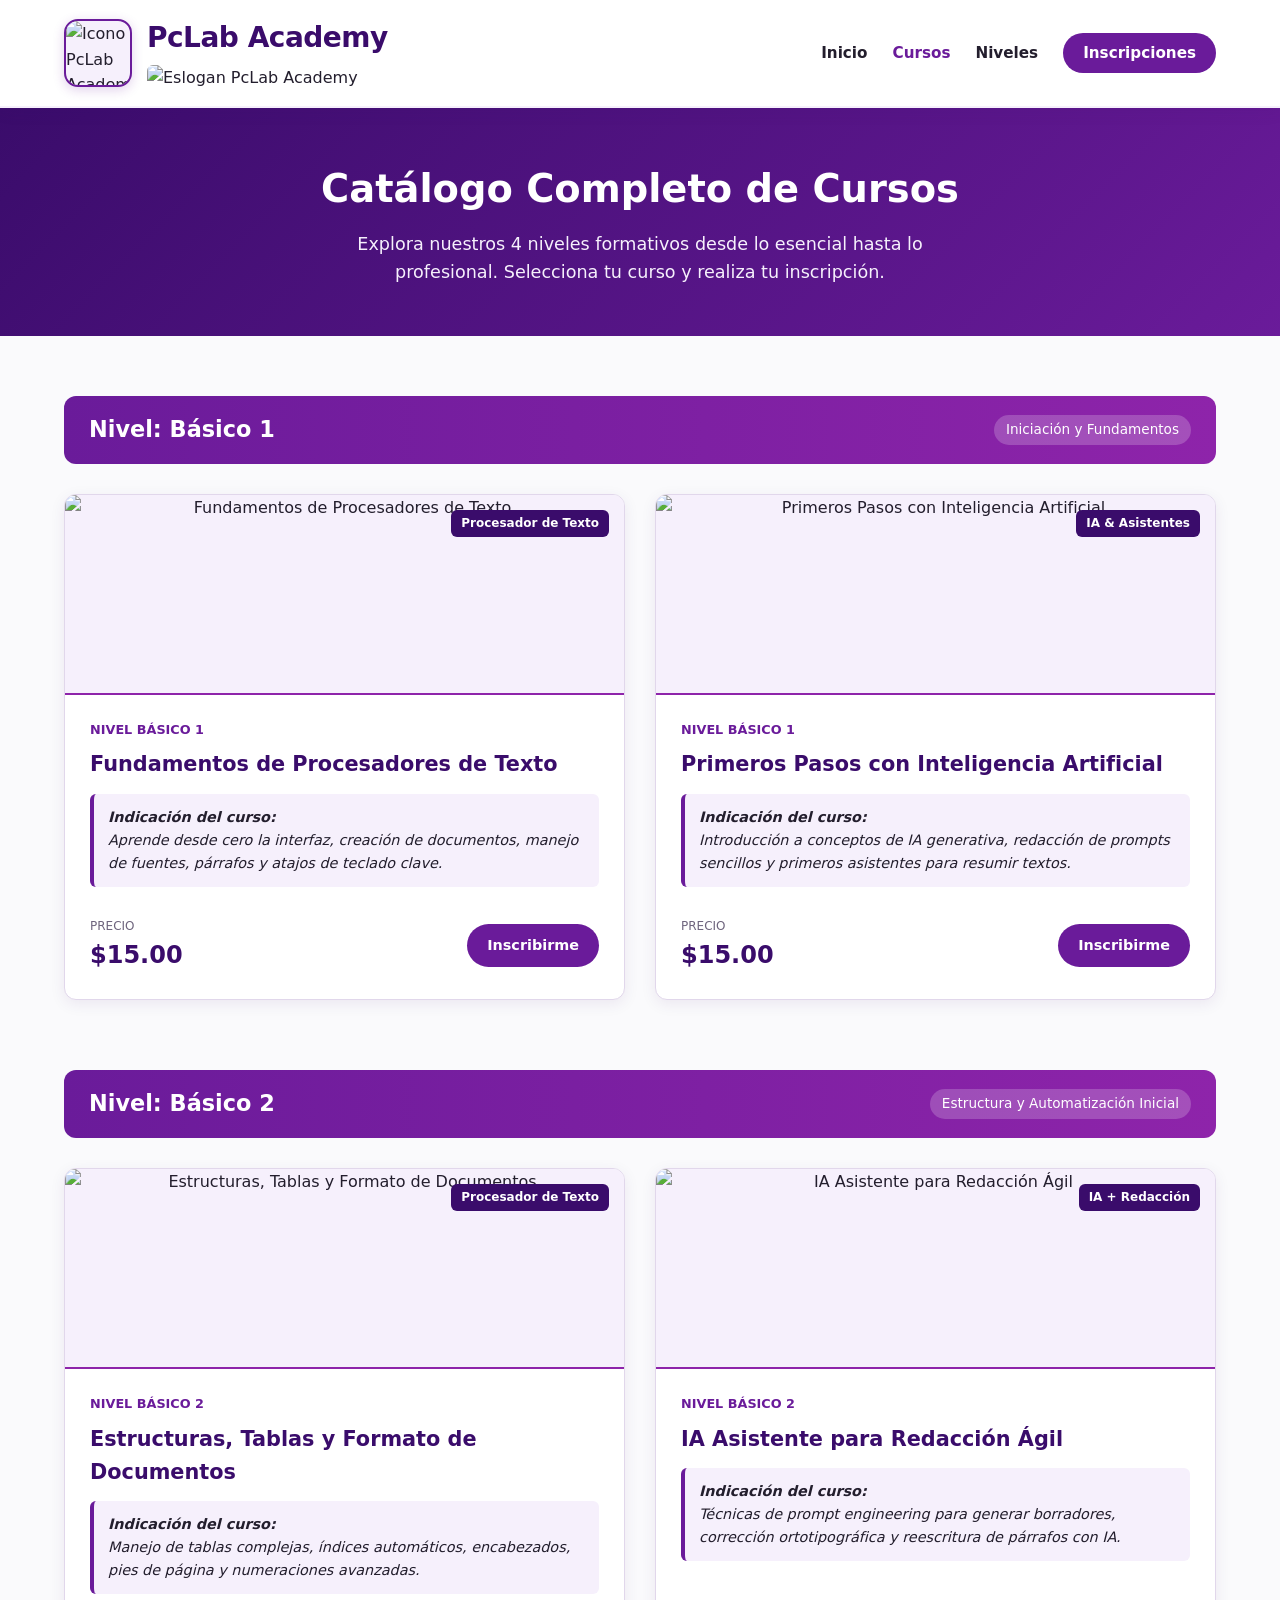
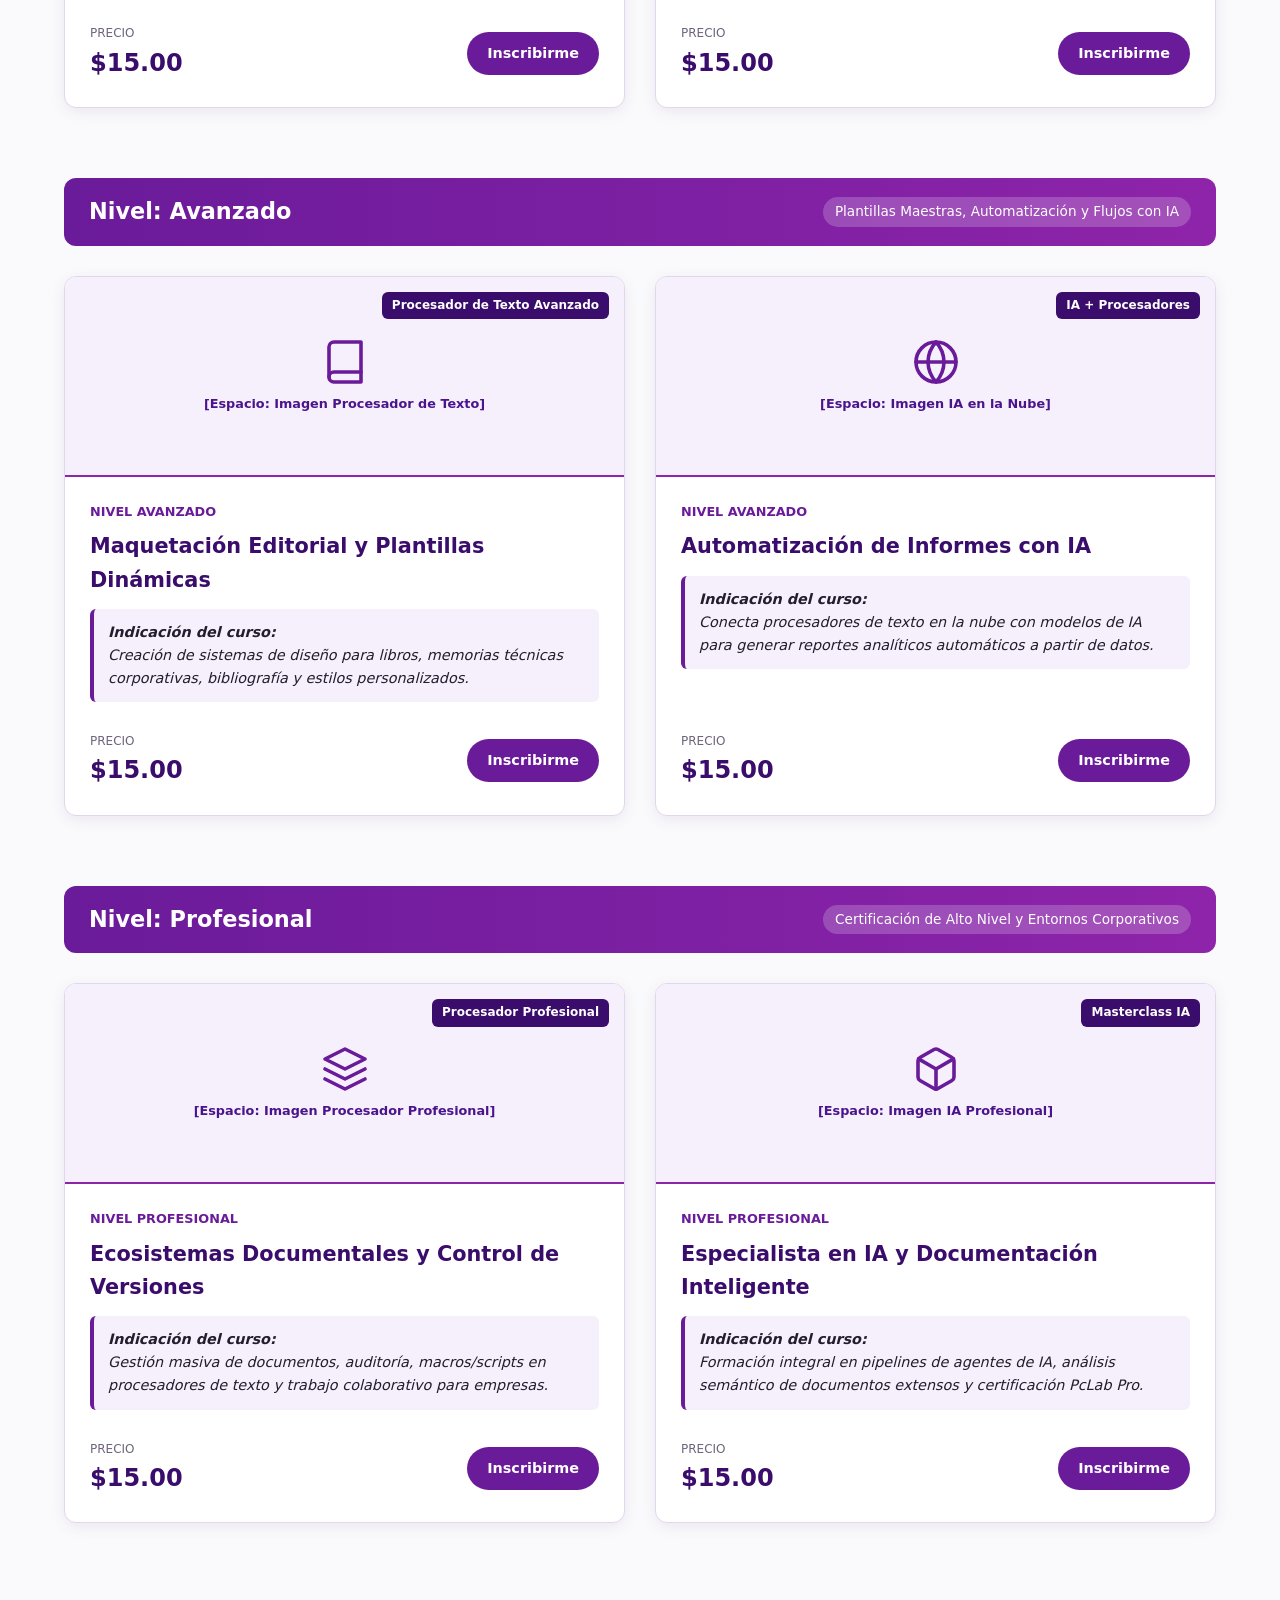
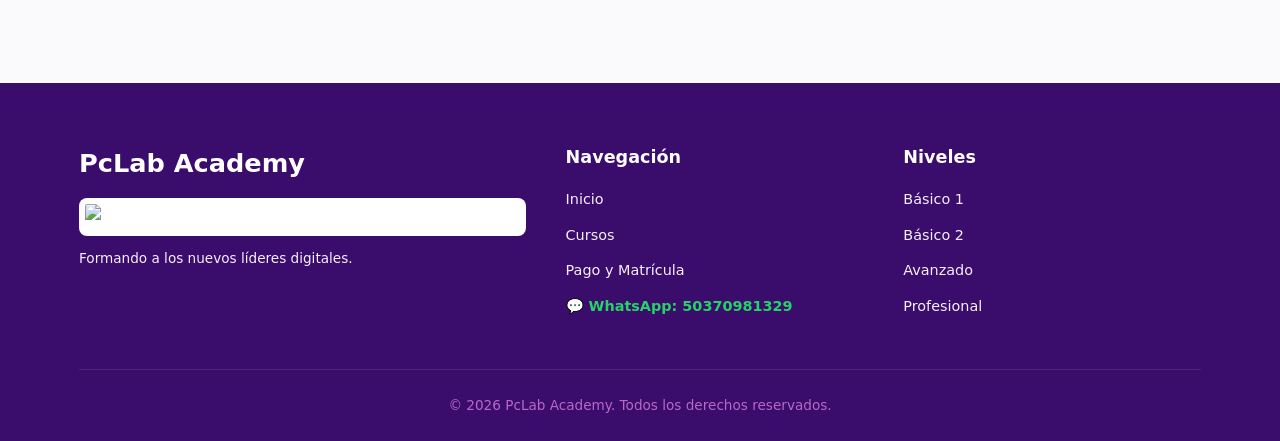
==== cursos.html @ 0676d86c "Add files via upload" ====
<!DOCTYPE html>
<html lang="es">
<head>
  <meta charset="UTF-8">
  <meta name="viewport" content="width=device-width, initial-scale=1.0">
  <title>Cursos de IA y Procesadores de Texto - PcLab Academy</title>
  <link rel="icon" type="image/jpeg" href="https://github.com/MundoIA-Inteligencia/PcLab-Academy-/blob/main/Icono.jpeg?raw=true">
  <link rel="stylesheet" href="style.css">
</head>
<body>

  <!-- ==========================================================================
       Encabezado Principal (Navbar)
       ========================================================================== -->
  <header class="header-principal">
    <div class="container navbar">
      
      <div class="brand-logo-area">
        <!-- Icono Oficial de PcLab Academy -->
        <div class="logo-container" title="PcLab Academy">
          <img src="https://github.com/MundoIA-Inteligencia/PcLab-Academy-/blob/main/Icono.jpeg?raw=true" alt="Icono PcLab Academy">
        </div>

        <div class="brand-text">
          <h1>PcLab Academy</h1>
          <!-- Eslogan Oficial de PcLab Academy -->
          <img src="https://github.com/MundoIA-Inteligencia/PcLab-Academy-/blob/main/Eslogan.jpeg?raw=true" alt="Eslogan PcLab Academy" class="brand-slogan-img">
        </div>
      </div>

      <nav class="nav-links">
        <a href="index.html">Inicio</a>
        <a href="cursos.html" class="active">Cursos</a>
        <a href="#niveles">Niveles</a>
        <a href="pago.html" class="btn-nav">Inscripciones</a>
      </nav>

    </div>
  </header>

  <!-- Banner de Cabecera del Catálogo -->
  <section style="background: linear-gradient(135deg, rgb(58, 12, 107), rgb(106, 27, 154)); color: rgb(255, 255, 255); padding: 50px 0; text-align: center;">
    <div class="container">
      <h2 style="font-size: 2.4rem; font-weight: 800; margin-bottom: 10px;">Catálogo Completo de Cursos</h2>
      <!-- ESPACIO PARA TU INDICACIÓN GENERAL -->
      <p style="color: rgb(246, 240, 252); font-size: 1.1rem; max-width: 650px; margin: 0 auto;">
        <!-- INSERTA AQUÍ TU INDICACIÓN GENERAL -->
        Explora nuestros 4 niveles formativos desde lo esencial hasta lo profesional. Selecciona tu curso y realiza tu inscripción.
      </p>
    </div>
  </section>

  <!-- ==========================================================================
       Catálogo Organizado por Niveles
       ========================================================================== -->
  <main class="container cursos-catalogo-section" id="niveles">

    <!-- ====================================================================
         NIVEL 1: BÁSICO 1
         ==================================================================== -->
    <div class="nivel-bloque" id="basico1">
      <div class="nivel-banner">
        <h3>Nivel: Básico 1</h3>
        <span>Iniciación y Fundamentos</span>
      </div>

      <div class="cursos-grid">
        
        <!-- Curso Básico 1 - Opción A: Procesadores de Texto -->
        <article class="curso-card">
          <!-- IMAGEN DEL PROCESADOR DE TEXTO -->
          <div class="text-processor-img-placeholder">
            <span class="tag-processor">Procesador de Texto</span>
            <img src="https://github.com/MundoIA-Inteligencia/PcLab-Academy-/blob/main/procesadores%20de%20texto.png?raw=true" alt="Fundamentos de Procesadores de Texto">
          </div>

          <div class="curso-body">
            <span class="curso-categoria">Nivel Básico 1</span>
            <h4 class="curso-titulo">Fundamentos de Procesadores de Texto</h4>
            
            <!-- ESPACIO PARA ESCRIBIR NUESTRA INDICACIÓN -->
            <div class="curso-indicacion">
              <strong>Indicación del curso:</strong>
              <p><!-- INSERTA AQUÍ TU INDICACIÓN -->Aprende desde cero la interfaz, creación de documentos, manejo de fuentes, párrafos y atajos de teclado clave.</p>
            </div>

            <!-- PRECIO Y ACCIÓN -->
            <div class="curso-footer">
              <div class="curso-precio-box">
                <span class="precio-label">Precio</span>
                <span class="precio-valor">$15.00</span>
              </div>
              <a href="pago.html?curso=Basico-1-Procesadores&precio=15.00" class="btn-inscribirse">Inscribirme</a>
            </div>

          </div>
        </article>

        <!-- Curso Básico 1 - Opción B: Inteligencia Artificial Básica -->
        <article class="curso-card">
          <!-- IMAGEN DEL CURSO DE IA -->
          <div class="text-processor-img-placeholder">
            <span class="tag-processor">IA & Asistentes</span>
            <img src="https://github.com/MundoIA-Inteligencia/PcLab-Academy-/blob/main/curso%203.webp?raw=true" alt="Primeros Pasos con Inteligencia Artificial">
          </div>

          <div class="curso-body">
            <span class="curso-categoria">Nivel Básico 1</span>
            <h4 class="curso-titulo">Primeros Pasos con Inteligencia Artificial</h4>
            
            <!-- ESPACIO PARA ESCRIBIR NUESTRA INDICACIÓN -->
            <div class="curso-indicacion">
              <strong>Indicación del curso:</strong>
              <p><!-- INSERTA AQUÍ TU INDICACIÓN -->Introducción a conceptos de IA generativa, redacción de prompts sencillos y primeros asistentes para resumir textos.</p>
            </div>

            <!-- PRECIO Y ACCIÓN -->
            <div class="curso-footer">
              <div class="curso-precio-box">
                <span class="precio-label">Precio</span>
                <span class="precio-valor">$15.00</span>
              </div>
              <a href="pago.html?curso=Basico-1-IA&precio=15.00" class="btn-inscribirse">Inscribirme</a>
            </div>

          </div>
        </article>

      </div>
    </div>

    <!-- ====================================================================
         NIVEL 2: BÁSICO 2
         ==================================================================== -->
    <div class="nivel-bloque" id="basico2">
      <div class="nivel-banner">
        <h3>Nivel: Básico 2</h3>
        <span>Estructura y Automatización Inicial</span>
      </div>

      <div class="cursos-grid">
        
        <!-- Curso Básico 2: Edición y Tablas -->
        <article class="curso-card">
          <!-- IMAGEN DEL PROCESADOR DE TEXTO -->
          <div class="text-processor-img-placeholder">
            <span class="tag-processor">Procesador de Texto</span>
            <img src="https://github.com/MundoIA-Inteligencia/PcLab-Academy-/blob/main/Ecosistemas%20Documentales%20y%20Control%20de%20Versiones.jpg?raw=true" alt="Estructuras, Tablas y Formato de Documentos">
          </div>

          <div class="curso-body">
            <span class="curso-categoria">Nivel Básico 2</span>
            <h4 class="curso-titulo">Estructuras, Tablas y Formato de Documentos</h4>
            
            <!-- ESPACIO PARA ESCRIBIR NUESTRA INDICACIÓN -->
            <div class="curso-indicacion">
              <strong>Indicación del curso:</strong>
              <p><!-- INSERTA AQUÍ TU INDICACIÓN -->Manejo de tablas complejas, índices automáticos, encabezados, pies de página y numeraciones avanzadas.</p>
            </div>

            <!-- PRECIO Y ACCIÓN -->
            <div class="curso-footer">
              <div class="curso-precio-box">
                <span class="precio-label">Precio</span>
                <span class="precio-valor">$15.00</span>
              </div>
              <a href="pago.html?curso=Basico-2-Estructuras&precio=15.00" class="btn-inscribirse">Inscribirme</a>
            </div>

          </div>
        </article>

        <!-- Curso Básico 2: Prompts e IA para Documentación -->
        <article class="curso-card">
          <!-- IMAGEN DEL CURSO IA Y REDACCIÓN -->
          <div class="text-processor-img-placeholder">
            <span class="tag-processor">IA + Redacción</span>
            <img src="https://github.com/MundoIA-Inteligencia/PcLab-Academy-/blob/main/Imagen%20IA%20y%20Redaccion.jpg?raw=true" alt="IA Asistente para Redacción Ágil">
          </div>

          <div class="curso-body">
            <span class="curso-categoria">Nivel Básico 2</span>
            <h4 class="curso-titulo">IA Asistente para Redacción Ágil</h4>
            
            <!-- ESPACIO PARA ESCRIBIR NUESTRA INDICACIÓN -->
            <div class="curso-indicacion">
              <strong>Indicación del curso:</strong>
              <p><!-- INSERTA AQUÍ TU INDICACIÓN -->Técnicas de prompt engineering para generar borradores, corrección ortotipográfica y reescritura de párrafos con IA.</p>
            </div>

            <!-- PRECIO Y ACCIÓN -->
            <div class="curso-footer">
              <div class="curso-precio-box">
                <span class="precio-label">Precio</span>
                <span class="precio-valor">$15.00</span>
              </div>
              <a href="pago.html?curso=Basico-2-IA-Redaccion&precio=15.00" class="btn-inscribirse">Inscribirme</a>
            </div>

          </div>
        </article>

      </div>
    </div>

    <!-- ====================================================================
         NIVEL 3: AVANZADO
         ==================================================================== -->
    <div class="nivel-bloque" id="avanzado">
      <div class="nivel-banner">
        <h3>Nivel: Avanzado</h3>
        <span>Plantillas Maestras, Automatización y Flujos con IA</span>
      </div>

      <div class="cursos-grid">
        
        <article class="curso-card">
          <!-- ESPACIO PARA IMAGEN DEL PROCESADOR DE TEXTO -->
          <div class="text-processor-img-placeholder">
            <span class="tag-processor">Procesador de Texto Avanzado</span>
            <!-- INSERTA AQUÍ LA IMAGEN DEL PROCESADOR DE TEXTO -->
            <svg width="48" height="48" viewBox="0 0 24 24" fill="none" stroke="rgb(106, 27, 154)" stroke-width="1.8" stroke-linecap="round" stroke-linejoin="round" style="margin-bottom: 8px;">
              <path d="M4 19.5A2.5 2.5 0 0 1 6.5 17H20"></path>
              <path d="M6.5 2H20v20H6.5A2.5 2.5 0 0 1 4 19.5v-15A2.5 2.5 0 0 1 6.5 2z"></path>
            </svg>
            <span style="font-size: 0.8rem; font-weight: bold; color: rgb(74, 20, 140);">[Espacio: Imagen Procesador de Texto]</span>
          </div>

          <div class="curso-body">
            <span class="curso-categoria">Nivel Avanzado</span>
            <h4 class="curso-titulo">Maquetación Editorial y Plantillas Dinámicas</h4>
            
            <!-- ESPACIO PARA ESCRIBIR NUESTRA INDICACIÓN -->
            <div class="curso-indicacion">
              <strong>Indicación del curso:</strong>
              <p><!-- INSERTA AQUÍ TU INDICACIÓN -->Creación de sistemas de diseño para libros, memorias técnicas corporativas, bibliografía y estilos personalizados.</p>
            </div>

            <!-- PRECIO Y ACCIÓN -->
            <div class="curso-footer">
              <div class="curso-precio-box">
                <span class="precio-label">Precio</span>
                <span class="precio-valor">$15.00</span>
              </div>
              <a href="pago.html?curso=Avanzado-Maquetacion&precio=15.00" class="btn-inscribirse">Inscribirme</a>
            </div>

          </div>
        </article>

        <article class="curso-card">
          <!-- ESPACIO PARA IMAGEN DEL PROCESADOR DE TEXTO / IA -->
          <div class="text-processor-img-placeholder">
            <span class="tag-processor">IA + Procesadores</span>
            <!-- INSERTA AQUÍ LA IMAGEN -->
            <svg width="48" height="48" viewBox="0 0 24 24" fill="none" stroke="rgb(106, 27, 154)" stroke-width="1.8" stroke-linecap="round" stroke-linejoin="round" style="margin-bottom: 8px;">
              <circle cx="12" cy="12" r="10"></circle>
              <line x1="2" y1="12" x2="22" y2="12"></line>
              <path d="M12 2a15.3 15.3 0 0 1 4 10 15.3 15.3 0 0 1-4 10 15.3 15.3 0 0 1-4-10 15.3 15.3 0 0 1 4-10z"></path>
            </svg>
            <span style="font-size: 0.8rem; font-weight: bold; color: rgb(74, 20, 140);">[Espacio: Imagen IA en la Nube]</span>
          </div>

          <div class="curso-body">
            <span class="curso-categoria">Nivel Avanzado</span>
            <h4 class="curso-titulo">Automatización de Informes con IA</h4>
            
            <!-- ESPACIO PARA ESCRIBIR NUESTRA INDICACIÓN -->
            <div class="curso-indicacion">
              <strong>Indicación del curso:</strong>
              <p><!-- INSERTA AQUÍ TU INDICACIÓN -->Conecta procesadores de texto en la nube con modelos de IA para generar reportes analíticos automáticos a partir de datos.</p>
            </div>

            <!-- PRECIO Y ACCIÓN -->
            <div class="curso-footer">
              <div class="curso-precio-box">
                <span class="precio-label">Precio</span>
                <span class="precio-valor">$15.00</span>
              </div>
              <a href="pago.html?curso=Avanzado-IA-Informes&precio=15.00" class="btn-inscribirse">Inscribirme</a>
            </div>

          </div>
        </article>

      </div>
    </div>

    <!-- ====================================================================
         NIVEL 4: PROFESIONAL
         ==================================================================== -->
    <div class="nivel-bloque" id="profesional">
      <div class="nivel-banner">
        <h3>Nivel: Profesional</h3>
        <span>Certificación de Alto Nivel y Entornos Corporativos</span>
      </div>

      <div class="cursos-grid">
        
        <article class="curso-card">
          <!-- ESPACIO PARA IMAGEN DEL PROCESADOR DE TEXTO -->
          <div class="text-processor-img-placeholder">
            <span class="tag-processor">Procesador Profesional</span>
            <!-- INSERTA AQUÍ LA IMAGEN DEL PROCESADOR DE TEXTO -->
            <svg width="48" height="48" viewBox="0 0 24 24" fill="none" stroke="rgb(106, 27, 154)" stroke-width="1.8" stroke-linecap="round" stroke-linejoin="round" style="margin-bottom: 8px;">
              <path d="M12 2L2 7l10 5 10-5-10-5z"></path>
              <path d="M2 17l10 5 10-5"></path>
              <path d="M2 12l10 5 10-5"></path>
            </svg>
            <span style="font-size: 0.8rem; font-weight: bold; color: rgb(74, 20, 140);">[Espacio: Imagen Procesador Profesional]</span>
          </div>

          <div class="curso-body">
            <span class="curso-categoria">Nivel Profesional</span>
            <h4 class="curso-titulo">Ecosistemas Documentales y Control de Versiones</h4>
            
            <!-- ESPACIO PARA ESCRIBIR NUESTRA INDICACIÓN -->
            <div class="curso-indicacion">
              <strong>Indicación del curso:</strong>
              <p><!-- INSERTA AQUÍ TU INDICACIÓN -->Gestión masiva de documentos, auditoría, macros/scripts en procesadores de texto y trabajo colaborativo para empresas.</p>
            </div>

            <!-- PRECIO Y ACCIÓN -->
            <div class="curso-footer">
              <div class="curso-precio-box">
                <span class="precio-label">Precio</span>
                <span class="precio-valor">$15.00</span>
              </div>
              <a href="pago.html?curso=Profesional-Ecosistemas&precio=15.00" class="btn-inscribirse">Inscribirme</a>
            </div>

          </div>
        </article>

        <article class="curso-card">
          <!-- ESPACIO PARA IMAGEN DE IA PROFESIONAL -->
          <div class="text-processor-img-placeholder">
            <span class="tag-processor">Masterclass IA</span>
            <!-- INSERTA AQUÍ LA IMAGEN -->
            <svg width="48" height="48" viewBox="0 0 24 24" fill="none" stroke="rgb(106, 27, 154)" stroke-width="1.8" stroke-linecap="round" stroke-linejoin="round" style="margin-bottom: 8px;">
              <path d="M21 16V8a2 2 0 0 0-1-1.73l-7-4a2 2 0 0 0-2 0l-7 4A2 2 0 0 0 3 8v8a2 2 0 0 0 1 1.73l7 4a2 2 0 0 0 2 0l7-4A2 2 0 0 0 21 16z"></path>
              <polyline points="3.27 6.96 12 12.01 20.73 6.96"></polyline>
              <line x1="12" y1="22.08" x2="12" y2="12"></line>
            </svg>
            <span style="font-size: 0.8rem; font-weight: bold; color: rgb(74, 20, 140);">[Espacio: Imagen IA Profesional]</span>
          </div>

          <div class="curso-body">
            <span class="curso-categoria">Nivel Profesional</span>
            <h4 class="curso-titulo">Especialista en IA y Documentación Inteligente</h4>
            
            <!-- ESPACIO PARA ESCRIBIR NUESTRA INDICACIÓN -->
            <div class="curso-indicacion">
              <strong>Indicación del curso:</strong>
              <p><!-- INSERTA AQUÍ TU INDICACIÓN -->Formación integral en pipelines de agentes de IA, análisis semántico de documentos extensos y certificación PcLab Pro.</p>
            </div>

            <!-- PRECIO Y ACCIÓN -->
            <div class="curso-footer">
              <div class="curso-precio-box">
                <span class="precio-label">Precio</span>
                <span class="precio-valor">$15.00</span>
              </div>
              <a href="pago.html?curso=Profesional-IA-Especialista&precio=15.00" class="btn-inscribirse">Inscribirme</a>
            </div>

          </div>
        </article>

      </div>
    </div>

  </main>

  <!-- ==========================================================================
       Pie de Página (Footer)
       ========================================================================== -->
  <footer class="footer-principal">
    <div class="container">
      <div class="footer-grid">
        
        <div class="footer-brand">
          <h2>PcLab Academy</h2>
          <!-- Eslogan Oficial de PcLab Academy -->
          <div class="footer-slogan-box">
            <img src="https://github.com/MundoIA-Inteligencia/PcLab-Academy-/blob/main/Eslogan.jpeg?raw=true" alt="Eslogan PcLab Academy">
          </div>
          <p style="margin-top: 12px; font-size: 0.85rem; color: rgb(246, 240, 252);">Formando a los nuevos líderes digitales.</p>
        </div>

        <div class="footer-links">
          <h4>Navegación</h4>
          <ul>
            <li><a href="index.html">Inicio</a></li>
            <li><a href="cursos.html">Cursos</a></li>
            <li><a href="pago.html">Pago y Matrícula</a></li>
            <li><a href="https://wa.me/50370981329" target="_blank" rel="noopener noreferrer" style="color: #25D366; font-weight: bold;">💬 WhatsApp: 50370981329</a></li>
          </ul>
        </div>

        <div class="footer-links">
          <h4>Niveles</h4>
          <ul>
            <li><a href="#basico1">Básico 1</a></li>
            <li><a href="#basico2">Básico 2</a></li>
            <li><a href="#avanzado">Avanzado</a></li>
            <li><a href="#profesional">Profesional</a></li>
          </ul>
        </div>

      </div>

      <div class="footer-bottom">
        <p>&copy; 2026 PcLab Academy. Todos los derechos reservados.</p>
      </div>
    </div>
  </footer>

</body>
</html>
---- style.css ----
/* ==========================================================================
   PcLab Academy - Hoja de Estilos Oficial (style.css)
   Paleta cromática: Tonos Morados (RGB) y Blanco puro
   ========================================================================== */

:root {
  /* Paleta Principal de Morados en formato RGB */
  --color-morado-oscuro: rgb(58, 12, 107);       /* rgb(58, 12, 107) - Fondos profundos y texto fuerte */
  --color-morado-principal: rgb(106, 27, 154);   /* rgb(106, 27, 154) - Color insignia de marca */
  --color-morado-medio: rgb(142, 36, 170);       /* rgb(142, 36, 170) - Hover, acentos y bordes */
  --color-morado-claro: rgb(186, 104, 200);      /* rgb(186, 104, 200) - Detalles y etiquetas */
  --color-morado-fondo: rgb(246, 240, 252);      /* rgb(246, 240, 252) - Fondo suave de secciones */
  --color-morado-hover: rgb(85, 20, 125);        /* rgb(85, 20, 125) - Estado hover botones */

  /* Blancos y Neutrales en formato RGB */
  --color-blanco: rgb(255, 255, 255);            /* rgb(255, 255, 255) - Blanco puro */
  --color-blanco-humo: rgb(250, 250, 252);       /* rgb(250, 250, 252) - Fondo general */
  --color-texto-oscuro: rgb(35, 30, 45);         /* rgb(35, 30, 45) - Texto de alta legibilidad */
  --color-texto-mutado: rgb(110, 100, 125);      /* rgb(110, 100, 125) - Texto secundario */
  --color-borde: rgb(225, 215, 235);             /* rgb(225, 215, 235) - Líneas divisorias */
  --color-paypal: rgb(0, 112, 186);              /* Azul distintivo para botón PayPal */

  /* Sombras y Efectos */
  --sombra-suave: 0 4px 15px rgba(58, 12, 107, 0.08);
  --sombra-elevada: 0 12px 28px rgba(58, 12, 107, 0.15);
  --radio-borde: 12px;
  --transicion: all 0.3s ease;
}

/* Reseteo y Base */
* {
  margin: 0;
  padding: 0;
  box-sizing: border-box;
}

body {
  font-family: 'Segoe UI', system-ui, -apple-system, BlinkMacSystemFont, Roboto, sans-serif;
  background-color: var(--color-blanco-humo);
  color: var(--color-texto-oscuro);
  line-height: 1.6;
}

a {
  text-decoration: none;
  color: inherit;
}

ul {
  list-style: none;
}

img {
  max-width: 100%;
  height: auto;
  display: block;
}

.container {
  width: 90%;
  max-width: 1200px;
  margin: 0 auto;
  padding: 0 15px;
}

/* ==========================================================================
   Barra de Navegación (Header / Navbar)
   ========================================================================== */
.header-principal {
  background-color: var(--color-blanco);
  border-bottom: 2px solid var(--color-morado-fondo);
  position: sticky;
  top: 0;
  z-index: 1000;
  box-shadow: var(--sombra-suave);
}

.navbar {
  display: flex;
  justify-content: space-between;
  align-items: center;
  padding: 1rem 0;
}

.brand-logo-area {
  display: flex;
  align-items: center;
  gap: 15px;
}

.logo-container {
  width: 68px;
  height: 68px;
  background-color: var(--color-morado-fondo);
  border: 2px solid var(--color-morado-principal);
  border-radius: 14px;
  display: flex;
  align-items: center;
  justify-content: center;
  overflow: hidden;
  box-shadow: 0 3px 12px rgba(106, 27, 154, 0.2);
}

.logo-container img {
  width: 100%;
  height: 100%;
  object-fit: cover;
}

.brand-text h1 {
  font-size: 1.75rem;
  color: var(--color-morado-oscuro);
  font-weight: 800;
  letter-spacing: -0.5px;
}

.brand-text .brand-slogan {
  font-size: 0.85rem;
  color: var(--color-morado-medio);
  font-weight: 500;
}

.brand-slogan-img {
  max-height: 42px;
  width: auto;
  object-fit: contain;
  margin-top: 4px;
  display: block;
  border-radius: 6px;
}

.hero-slogan-banner {
  margin: 15px 0 25px 0;
  display: inline-block;
}

.hero-slogan-banner img {
  max-height: 115px;
  max-width: 100%;
  width: auto;
  border-radius: 12px;
  box-shadow: 0 6px 20px rgba(0, 0, 0, 0.3);
  background: var(--color-blanco);
  padding: 8px;
}

.footer-slogan-box {
  margin-top: 14px;
}

.footer-slogan-box img {
  max-height: 55px;
  max-width: 100%;
  background: var(--color-blanco);
  padding: 6px;
  border-radius: 8px;
}

.nav-links {
  display: flex;
  align-items: center;
  gap: 25px;
}

.nav-links a {
  font-weight: 600;
  color: var(--color-texto-oscuro);
  transition: var(--transicion);
  font-size: 0.95rem;
}

.nav-links a:hover,
.nav-links a.active {
  color: var(--color-morado-principal);
}

.btn-nav {
  background-color: var(--color-morado-principal);
  color: var(--color-blanco) !important;
  padding: 8px 20px;
  border-radius: 25px;
  transition: var(--transicion);
}

.btn-nav:hover {
  background-color: var(--color-morado-hover);
  transform: translateY(-2px);
}

/* ==========================================================================
   Hero Section (Página de Inicio)
   ========================================================================== */
.hero-section {
  background: linear-gradient(135deg, var(--color-morado-oscuro) 0%, var(--color-morado-principal) 100%);
  color: var(--color-blanco);
  padding: 80px 0 100px;
  position: relative;
  overflow: hidden;
}

.hero-grid {
  display: grid;
  grid-template-columns: 1.2fr 0.8fr;
  gap: 40px;
  align-items: center;
}

.hero-content h2 {
  font-size: 2.8rem;
  font-weight: 800;
  line-height: 1.2;
  margin-bottom: 20px;
}

.hero-content .hero-badge {
  display: inline-block;
  background-color: rgba(255, 255, 255, 0.2);
  color: var(--color-blanco);
  padding: 6px 14px;
  border-radius: 20px;
  font-size: 0.85rem;
  font-weight: 600;
  margin-bottom: 15px;
  backdrop-filter: blur(5px);
}

.hero-content p {
  font-size: 1.15rem;
  color: var(--color-morado-fondo);
  margin-bottom: 30px;
}

.hero-actions {
  display: flex;
  gap: 15px;
}

.btn-principal {
  background-color: var(--color-blanco);
  color: var(--color-morado-oscuro);
  font-weight: 700;
  padding: 14px 30px;
  border-radius: 30px;
  display: inline-flex;
  align-items: center;
  gap: 10px;
  transition: var(--transicion);
  box-shadow: 0 4px 15px rgba(0, 0, 0, 0.2);
  border: none;
  cursor: pointer;
}

.btn-principal:hover {
  background-color: var(--color-morado-fondo);
  transform: translateY(-3px);
}

.btn-secundario {
  background-color: transparent;
  color: var(--color-blanco);
  border: 2px solid var(--color-blanco);
  font-weight: 600;
  padding: 12px 28px;
  border-radius: 30px;
  transition: var(--transicion);
  cursor: pointer;
}

.btn-secundario:hover {
  background-color: rgba(255, 255, 255, 0.15);
}

/* Espacio para la foto destacada de persona */
.hero-image-box {
  position: relative;
  display: flex;
  justify-content: center;
}

.person-photo-hero {
  width: 340px;
  height: 410px;
  background-color: var(--color-blanco);
  border: 4px solid rgba(255, 255, 255, 0.85);
  border-radius: 22px;
  display: flex;
  align-items: center;
  justify-content: center;
  overflow: hidden;
  box-shadow: 0 16px 36px rgba(0, 0, 0, 0.35);
  position: relative;
}

.person-photo-hero img {
  width: 100%;
  height: 100%;
  object-fit: cover;
  transition: transform 0.4s ease;
}

.person-photo-hero:hover img {
  transform: scale(1.03);
}

.person-placeholder-hero {
  width: 320px;
  height: 380px;
  background-color: rgba(255, 255, 255, 0.1);
  border: 3px dashed var(--color-blanco);
  border-radius: 20px;
  display: flex;
  flex-direction: column;
  align-items: center;
  justify-content: center;
  text-align: center;
  padding: 20px;
  overflow: hidden;
  box-shadow: var(--sombra-elevada);
}

.person-placeholder-hero img {
  width: 100%;
  height: 100%;
  object-fit: cover;
  border-radius: 16px;
}

.placeholder-tag {
  background-color: var(--color-morado-oscuro);
  color: var(--color-blanco);
  padding: 6px 12px;
  border-radius: 8px;
  font-size: 0.8rem;
  font-weight: bold;
}

/* ==========================================================================
   Secciones Informativas (Pilares de la Academia)
   ========================================================================== */
.section-padding {
  padding: 80px 0;
}

.section-header {
  text-align: center;
  max-width: 700px;
  margin: 0 auto 50px;
}

.section-header .subtitulo {
  color: var(--color-morado-principal);
  font-weight: 700;
  text-transform: uppercase;
  letter-spacing: 1.5px;
  font-size: 0.85rem;
  margin-bottom: 10px;
}

.section-header h2 {
  font-size: 2.2rem;
  color: var(--color-morado-oscuro);
  margin-bottom: 15px;
}

.features-grid {
  display: grid;
  grid-template-columns: repeat(auto-fit, minmax(280px, 1fr));
  gap: 30px;
}

.feature-card {
  background-color: var(--color-blanco);
  border: 1px solid var(--color-borde);
  border-radius: var(--radio-borde);
  padding: 35px 25px;
  box-shadow: var(--sombra-suave);
  transition: var(--transicion);
  text-align: center;
}

.feature-card:hover {
  transform: translateY(-6px);
  border-color: var(--color-morado-medio);
  box-shadow: var(--sombra-elevada);
}

.feature-icon-box {
  width: 70px;
  height: 70px;
  margin: 0 auto 20px;
  background-color: var(--color-morado-fondo);
  color: var(--color-morado-principal);
  border-radius: 50%;
  display: flex;
  align-items: center;
  justify-content: center;
  font-size: 1.8rem;
  font-weight: bold;
}

.feature-card h3 {
  font-size: 1.3rem;
  color: var(--color-morado-oscuro);
  margin-bottom: 12px;
}

/* ==========================================================================
   Catálogo de Cursos (cursos.html)
   ========================================================================== */
.cursos-catalogo-section {
  padding: 60px 0 90px;
}

.nivel-bloque {
  margin-bottom: 70px;
}

.nivel-banner {
  background: linear-gradient(90deg, var(--color-morado-principal) 0%, var(--color-morado-medio) 100%);
  color: var(--color-blanco);
  padding: 16px 25px;
  border-radius: 12px;
  margin-bottom: 30px;
  display: flex;
  justify-content: space-between;
  align-items: center;
}

.nivel-banner h3 {
  font-size: 1.4rem;
  font-weight: 700;
}

.nivel-banner span {
  background-color: rgba(255, 255, 255, 0.2);
  padding: 4px 12px;
  border-radius: 20px;
  font-size: 0.85rem;
}

.cursos-grid {
  display: grid;
  grid-template-columns: repeat(auto-fit, minmax(340px, 1fr));
  gap: 30px;
}

.curso-card {
  background-color: var(--color-blanco);
  border-radius: var(--radio-borde);
  border: 1px solid var(--color-borde);
  overflow: hidden;
  box-shadow: var(--sombra-suave);
  display: flex;
  flex-direction: column;
  transition: var(--transicion);
}

.curso-card:hover {
  transform: translateY(-5px);
  box-shadow: var(--sombra-elevada);
  border-color: var(--color-morado-claro);
}

/* Contenedor de la Imagen del Procesador de Texto */
.text-processor-img-placeholder {
  width: 100%;
  height: 200px;
  background-color: var(--color-morado-fondo);
  border-bottom: 2px solid var(--color-morado-medio);
  display: flex;
  flex-direction: column;
  align-items: center;
  justify-content: center;
  padding: 0;
  text-align: center;
  position: relative;
  overflow: hidden;
}

.text-processor-img-placeholder img {
  width: 100%;
  height: 100%;
  object-fit: cover;
  transition: transform 0.35s ease;
}

.curso-card:hover .text-processor-img-placeholder img {
  transform: scale(1.04);
}

.tag-processor {
  position: absolute;
  top: 15px;
  right: 15px;
  background-color: var(--color-morado-oscuro);
  color: var(--color-blanco);
  font-size: 0.75rem;
  padding: 4px 10px;
  border-radius: 6px;
  font-weight: 600;
}

.curso-body {
  padding: 25px;
  display: flex;
  flex-direction: column;
  flex-grow: 1;
}

.curso-categoria {
  font-size: 0.8rem;
  font-weight: 700;
  color: var(--color-morado-principal);
  text-transform: uppercase;
  margin-bottom: 8px;
}

.curso-titulo {
  font-size: 1.3rem;
  font-weight: 700;
  color: var(--color-morado-oscuro);
  margin-bottom: 12px;
}

/* Espacio para la indicación del curso */
.curso-indicacion {
  background-color: var(--color-morado-fondo);
  border-left: 4px solid var(--color-morado-principal);
  padding: 12px 14px;
  border-radius: 6px;
  font-size: 0.9rem;
  color: var(--color-texto-oscuro);
  margin-bottom: 20px;
  font-style: italic;
}

/* Instructor / Foto de la persona */
.instructor-badge {
  display: flex;
  align-items: center;
  gap: 12px;
  margin-bottom: 20px;
  padding-bottom: 15px;
  border-bottom: 1px solid var(--color-borde);
}

.instructor-photo-placeholder {
  width: 48px;
  height: 48px;
  border-radius: 50%;
  background-color: var(--color-morado-fondo);
  border: 2px dashed var(--color-morado-medio);
  display: flex;
  align-items: center;
  justify-content: center;
  overflow: hidden;
  font-size: 0.7rem;
  text-align: center;
  color: var(--color-morado-principal);
}

.instructor-photo-placeholder img {
  width: 100%;
  height: 100%;
  object-fit: cover;
}

.instructor-info h4 {
  font-size: 0.9rem;
  color: var(--color-morado-oscuro);
}

.instructor-info p {
  font-size: 0.78rem;
  color: var(--color-texto-mutado);
}

/* Precio y Botón de Inscripción */
.curso-footer {
  margin-top: auto;
  display: flex;
  align-items: center;
  justify-content: space-between;
  padding-top: 10px;
}

.curso-precio-box {
  display: flex;
  flex-direction: column;
}

.precio-label {
  font-size: 0.75rem;
  color: var(--color-texto-mutado);
  text-transform: uppercase;
}

.precio-valor {
  font-size: 1.5rem;
  font-weight: 800;
  color: var(--color-morado-oscuro);
}

.btn-inscribirse {
  background-color: var(--color-morado-principal);
  color: var(--color-blanco);
  font-weight: 600;
  padding: 10px 20px;
  border-radius: 25px;
  border: none;
  cursor: pointer;
  transition: var(--transicion);
  font-size: 0.9rem;
}

.btn-inscribirse:hover {
  background-color: var(--color-morado-hover);
  transform: translateY(-2px);
  box-shadow: 0 4px 12px rgba(106, 27, 154, 0.3);
}

/* ==========================================================================
   Página de Checkout y Pagos (pago.html)
   ========================================================================== */
.checkout-wrapper {
  padding: 60px 0 90px;
}

.checkout-grid {
  display: grid;
  grid-template-columns: 1fr 1.3fr;
  gap: 40px;
}

/* Tarjeta de Resumen */
.resumen-card {
  background-color: var(--color-blanco);
  border-radius: var(--radio-borde);
  border: 1px solid var(--color-borde);
  padding: 30px;
  box-shadow: var(--sombra-suave);
  height: fit-content;
}

.resumen-card h3 {
  color: var(--color-morado-oscuro);
  font-size: 1.3rem;
  margin-bottom: 20px;
  padding-bottom: 12px;
  border-bottom: 2px solid var(--color-morado-fondo);
}

.resumen-item {
  display: flex;
  justify-content: space-between;
  margin-bottom: 15px;
  font-size: 0.95rem;
}

.resumen-total {
  display: flex;
  justify-content: space-between;
  padding-top: 15px;
  margin-top: 15px;
  border-top: 2px dashed var(--color-borde);
  font-size: 1.25rem;
  font-weight: 800;
  color: var(--color-morado-oscuro);
}

.garantia-badge {
  margin-top: 25px;
  background-color: var(--color-morado-fondo);
  padding: 15px;
  border-radius: 8px;
  text-align: center;
  font-size: 0.85rem;
  color: var(--color-morado-oscuro);
  font-weight: 600;
}

/* Apartado de Contacto WhatsApp en Inscripción */
.whatsapp-contact-box {
  margin-top: 25px;
  background: linear-gradient(135deg, rgb(245, 255, 248) 0%, rgb(232, 252, 238) 100%);
  border: 1.5px solid rgb(167, 243, 208);
  border-radius: 12px;
  padding: 20px;
  text-align: center;
  box-shadow: 0 4px 14px rgba(37, 211, 102, 0.12);
}

.whatsapp-contact-box h4 {
  color: rgb(20, 83, 45);
  font-size: 1.05rem;
  font-weight: 700;
  margin-bottom: 6px;
}

.whatsapp-contact-box p {
  color: rgb(22, 101, 52);
  font-size: 0.86rem;
  margin-bottom: 14px;
}

.btn-whatsapp {
  display: inline-flex;
  align-items: center;
  justify-content: center;
  gap: 10px;
  background-color: #25D366;
  color: #ffffff !important;
  font-weight: 700;
  font-size: 0.95rem;
  padding: 12px 20px;
  border-radius: 30px;
  text-decoration: none;
  box-shadow: 0 4px 14px rgba(37, 211, 102, 0.35);
  transition: all 0.3s ease;
  width: 100%;
}

.btn-whatsapp:hover {
  background-color: #1ebc59;
  transform: translateY(-2px);
  box-shadow: 0 6px 18px rgba(37, 211, 102, 0.45);
}

.btn-whatsapp svg {
  width: 22px;
  height: 22px;
  fill: currentColor;
  flex-shrink: 0;
}

/* Panel de Pago */
.payment-card {
  background-color: var(--color-blanco);
  border-radius: var(--radio-borde);
  border: 1px solid var(--color-borde);
  padding: 35px;
  box-shadow: var(--sombra-suave);
}

.payment-card h2 {
  color: var(--color-morado-oscuro);
  font-size: 1.6rem;
  margin-bottom: 20px;
}

/* Botón disparador de la ventana de datos personales */
.btn-open-modal {
  width: 100%;
  background-color: var(--color-morado-fondo);
  color: var(--color-morado-oscuro);
  border: 2px dashed var(--color-morado-medio);
  padding: 16px;
  border-radius: 10px;
  font-weight: 700;
  font-size: 1rem;
  cursor: pointer;
  margin-bottom: 25px;
  transition: var(--transicion);
  display: flex;
  align-items: center;
  justify-content: center;
  gap: 10px;
}

.btn-open-modal:hover {
  background-color: var(--color-morado-claro);
  color: var(--color-blanco);
  border-color: var(--color-morado-principal);
}

/* Pestañas de Métodos de Pago */
.payment-tabs {
  display: flex;
  gap: 12px;
  margin-bottom: 25px;
}

.tab-btn {
  flex: 1;
  padding: 14px;
  border: 2px solid var(--color-borde);
  background-color: var(--color-blanco);
  border-radius: 10px;
  cursor: pointer;
  font-weight: 700;
  color: var(--color-texto-mutado);
  transition: var(--transicion);
  display: flex;
  align-items: center;
  justify-content: center;
  gap: 10px;
}

.tab-btn.active {
  border-color: var(--color-morado-principal);
  color: var(--color-morado-principal);
  background-color: var(--color-morado-fondo);
}

/* Formularios de Pago */
.payment-form-group {
  margin-bottom: 18px;
}

.payment-form-group label {
  display: block;
  font-size: 0.88rem;
  font-weight: 600;
  color: var(--color-morado-oscuro);
  margin-bottom: 6px;
}

.payment-form-group input,
.payment-form-group select {
  width: 100%;
  padding: 12px 14px;
  border: 1px solid var(--color-borde);
  border-radius: 8px;
  font-size: 0.95rem;
  transition: var(--transicion);
  outline: none;
}

.payment-form-group input:focus,
.payment-form-group select:focus {
  border-color: var(--color-morado-principal);
  box-shadow: 0 0 0 3px rgba(106, 27, 154, 0.15);
}

.form-row {
  display: grid;
  grid-template-columns: 1fr 1fr;
  gap: 15px;
}

.btn-pay-card {
  width: 100%;
  background: linear-gradient(135deg, var(--color-morado-oscuro), var(--color-morado-principal));
  color: var(--color-blanco);
  border: none;
  padding: 16px;
  border-radius: 10px;
  font-size: 1.1rem;
  font-weight: 700;
  cursor: pointer;
  transition: var(--transicion);
  margin-top: 10px;
}

.btn-pay-card:hover {
  opacity: 0.95;
  transform: translateY(-2px);
  box-shadow: 0 6px 20px rgba(106, 27, 154, 0.35);
}

/* Vista PayPal */
.paypal-box {
  text-align: center;
  padding: 30px 20px;
  background-color: rgb(249, 250, 252);
  border: 1px solid var(--color-borde);
  border-radius: 10px;
}

.btn-paypal-checkout {
  background-color: #ffc439;
  color: #003087;
  font-weight: 800;
  font-size: 1.1rem;
  padding: 15px 40px;
  border-radius: 30px;
  border: none;
  cursor: pointer;
  display: inline-flex;
  align-items: center;
  gap: 12px;
  box-shadow: 0 4px 12px rgba(255, 196, 57, 0.4);
  transition: var(--transicion);
  margin-top: 15px;
}

.btn-paypal-checkout:hover {
  background-color: #f2b72a;
  transform: translateY(-2px);
}

/* ==========================================================================
   Ventana Modal de Datos Personales
   ========================================================================== */
.modal-overlay {
  position: fixed;
  top: 0;
  left: 0;
  width: 100vw;
  height: 100vh;
  background-color: rgba(58, 12, 107, 0.6);
  backdrop-filter: blur(4px);
  display: flex;
  align-items: center;
  justify-content: center;
  z-index: 2000;
  opacity: 0;
  visibility: hidden;
  transition: var(--transicion);
}

.modal-overlay.active {
  opacity: 1;
  visibility: visible;
}

.modal-container {
  background-color: var(--color-blanco);
  border-radius: 16px;
  width: 90%;
  max-width: 550px;
  padding: 35px;
  box-shadow: 0 20px 40px rgba(0, 0, 0, 0.25);
  position: relative;
  transform: translateY(-20px);
  transition: var(--transicion);
}

.modal-overlay.active .modal-container {
  transform: translateY(0);
}

.modal-header {
  display: flex;
  justify-content: space-between;
  align-items: center;
  margin-bottom: 25px;
  border-bottom: 2px solid var(--color-morado-fondo);
  padding-bottom: 12px;
}

.modal-header h3 {
  color: var(--color-morado-oscuro);
  font-size: 1.4rem;
}

.modal-close-btn {
  background: none;
  border: none;
  font-size: 1.8rem;
  color: var(--color-texto-mutado);
  cursor: pointer;
  transition: var(--transicion);
  line-height: 1;
}

.modal-close-btn:hover {
  color: var(--color-morado-principal);
}

.btn-guardar-datos {
  width: 100%;
  background-color: var(--color-morado-principal);
  color: var(--color-blanco);
  padding: 14px;
  border-radius: 8px;
  font-size: 1rem;
  font-weight: 700;
  border: none;
  cursor: pointer;
  transition: var(--transicion);
  margin-top: 15px;
}

.btn-guardar-datos:hover {
  background-color: var(--color-morado-hover);
}

/* ==========================================================================
   Pie de Página (Footer)
   ========================================================================== */
.footer-principal {
  background-color: var(--color-morado-oscuro);
  color: var(--color-blanco);
  padding: 60px 0 25px;
  margin-top: auto;
}

.footer-grid {
  display: grid;
  grid-template-columns: 1.5fr 1fr 1fr;
  gap: 40px;
  margin-bottom: 40px;
}

.footer-brand h2 {
  font-size: 1.6rem;
  margin-bottom: 10px;
}

.footer-brand p {
  color: var(--color-morado-claro);
  font-size: 0.95rem;
  max-width: 320px;
}

.footer-links h4 {
  font-size: 1.1rem;
  margin-bottom: 15px;
  color: var(--color-blanco);
}

.footer-links ul li {
  margin-bottom: 10px;
}

.footer-links ul li a {
  color: var(--color-morado-fondo);
  font-size: 0.9rem;
  transition: var(--transicion);
}

.footer-links ul li a:hover {
  color: var(--color-blanco);
  padding-left: 5px;
}

.footer-bottom {
  text-align: center;
  padding-top: 25px;
  border-top: 1px solid rgba(255, 255, 255, 0.1);
  font-size: 0.85rem;
  color: var(--color-morado-claro);
}

/* ==========================================================================
   Diseño Responsivo (Mobile & Tablets)
   ========================================================================== */
@media (max-width: 900px) {
  .hero-grid {
    grid-template-columns: 1fr;
    text-align: center;
  }

  .hero-actions {
    justify-content: center;
  }

  .person-placeholder-hero {
    margin: 0 auto;
    width: 280px;
    height: 330px;
  }

  .checkout-grid {
    grid-template-columns: 1fr;
  }

  .footer-grid {
    grid-template-columns: 1fr;
    gap: 30px;
  }
}

@media (max-width: 600px) {
  .navbar {
    flex-direction: column;
    gap: 15px;
  }

  .nav-links {
    flex-wrap: wrap;
    justify-content: center;
    gap: 15px;
  }

  .hero-content h2 {
    font-size: 2rem;
  }

  .form-row {
    grid-template-columns: 1fr;
  }
}
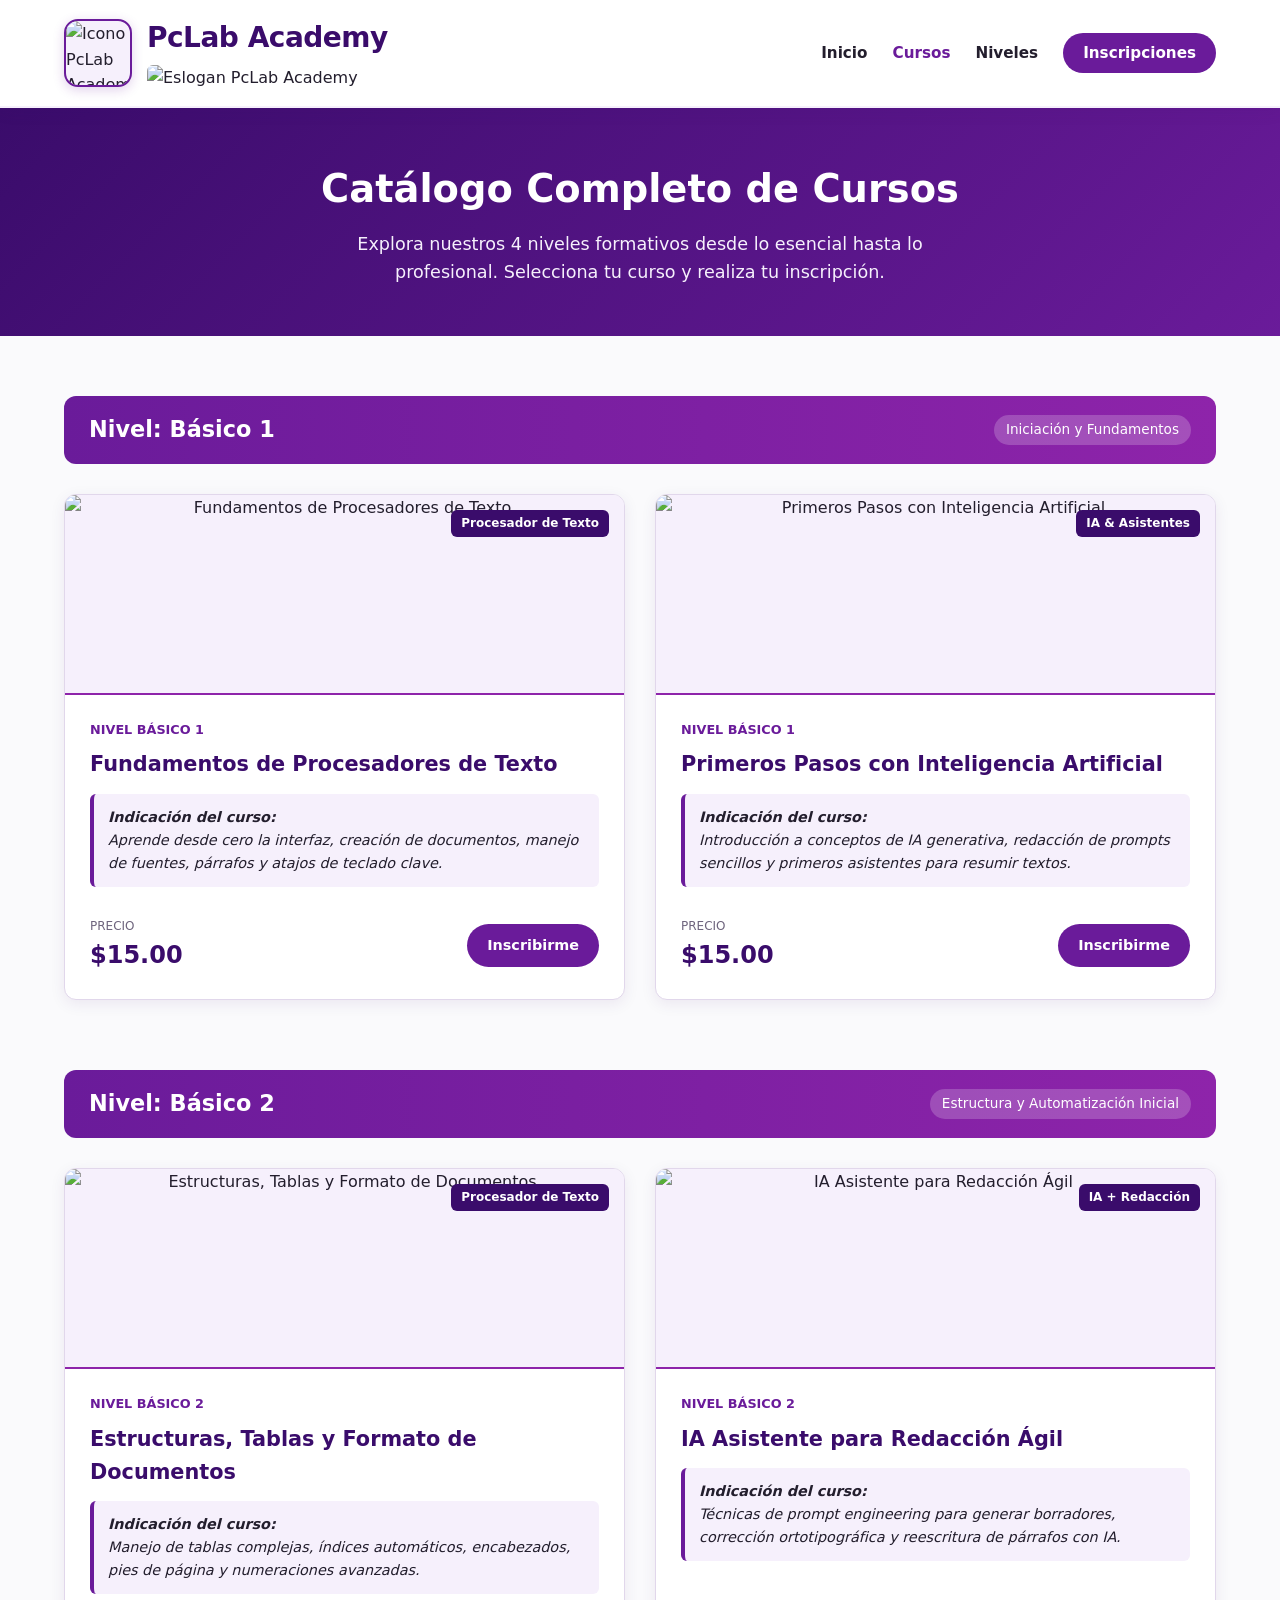
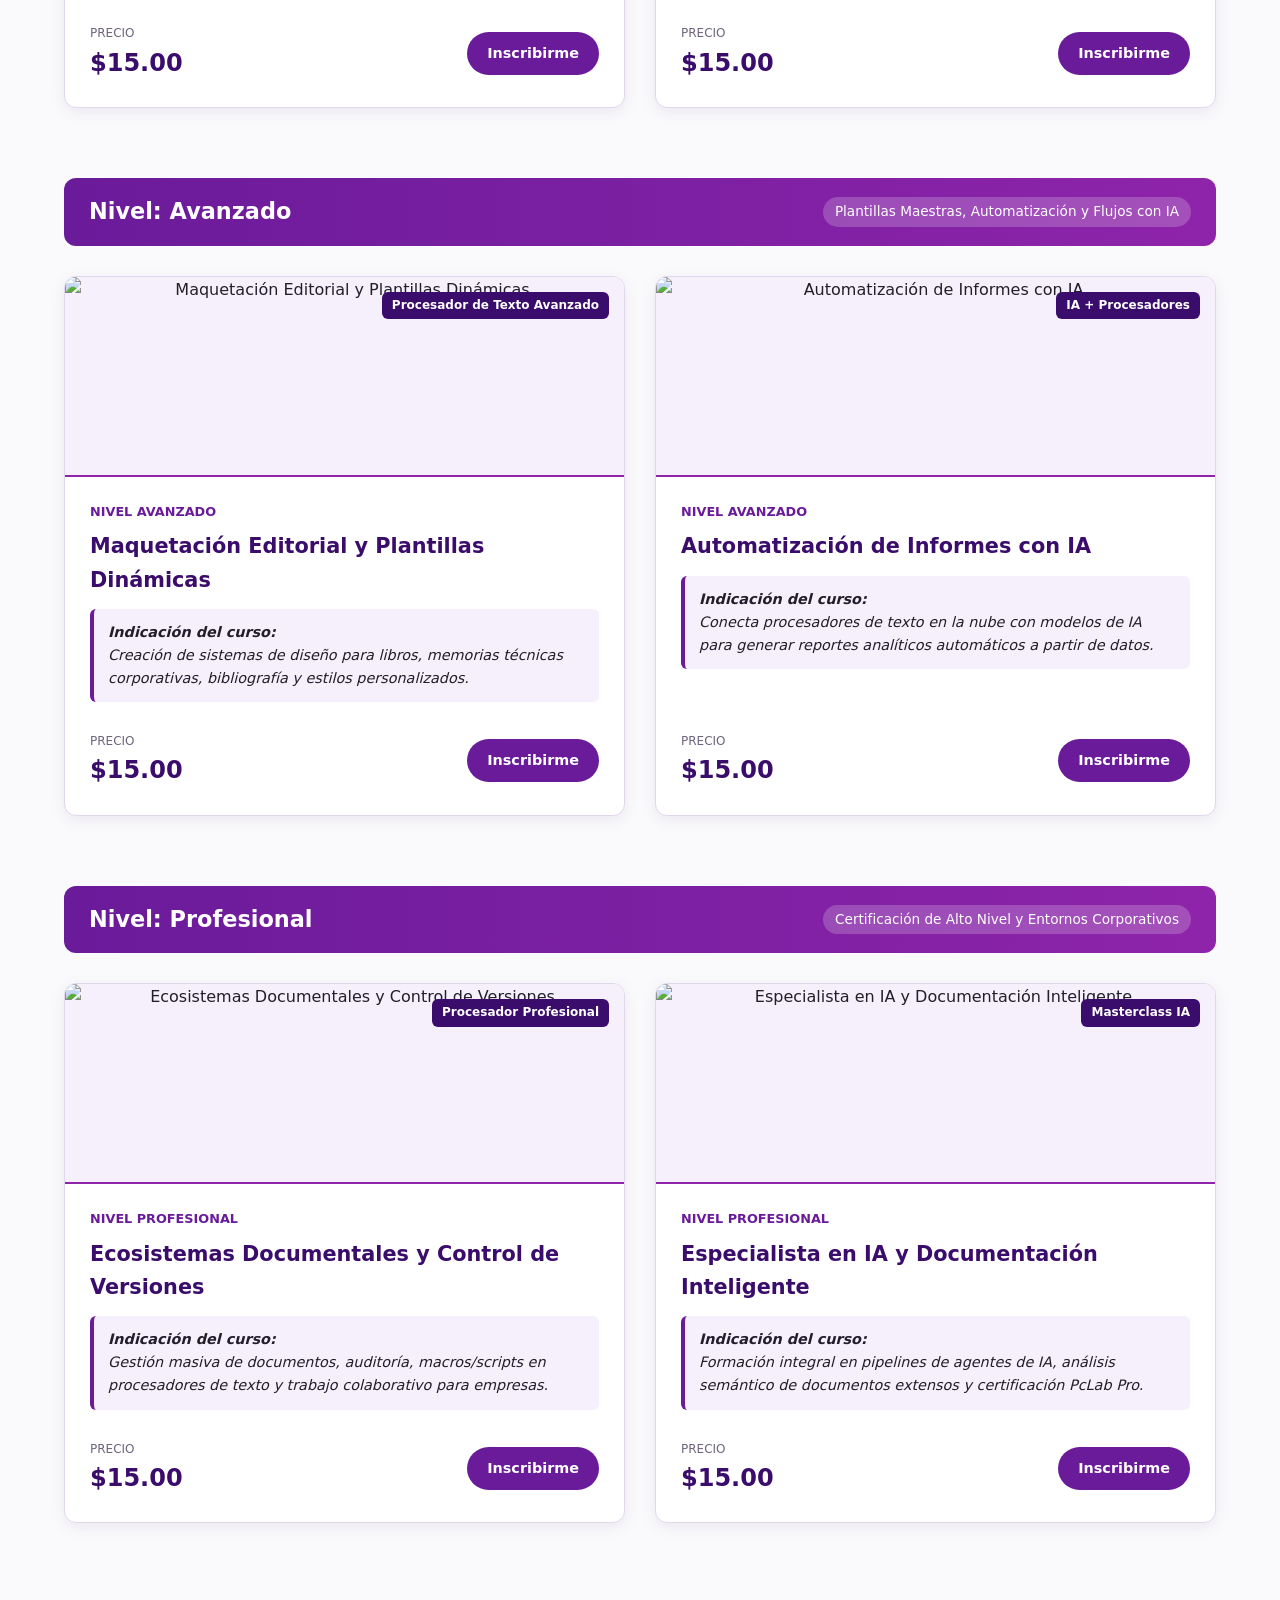
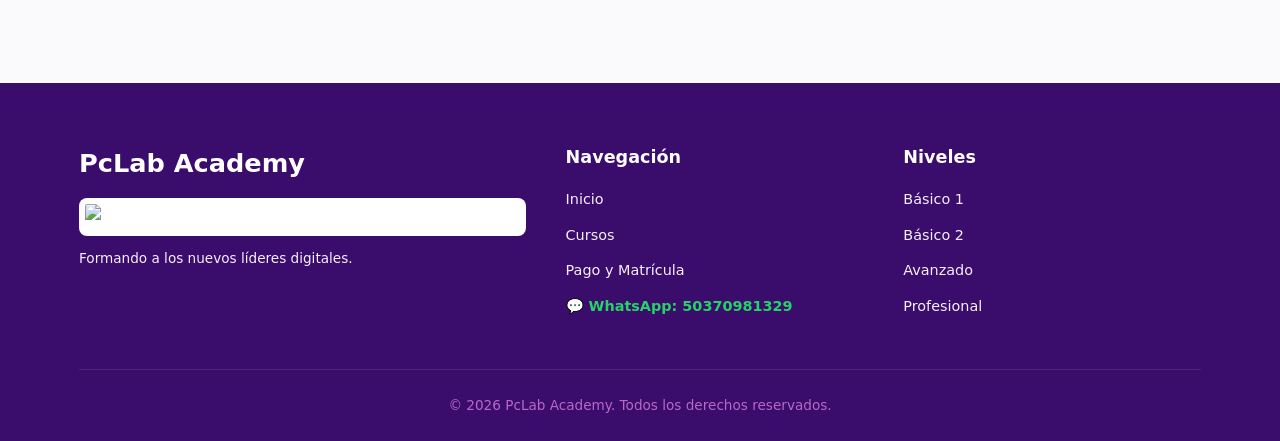
==== commit 9038815e: "Add files via upload" ====
--- a/cursos.html
+++ b/cursos.html
@@ -215,15 +215,10 @@
       <div class="cursos-grid">
         
         <article class="curso-card">
-          <!-- ESPACIO PARA IMAGEN DEL PROCESADOR DE TEXTO -->
+          <!-- IMAGEN DEL CURSO DE MAQUETACIÓN EDITORIAL -->
           <div class="text-processor-img-placeholder">
             <span class="tag-processor">Procesador de Texto Avanzado</span>
-            <!-- INSERTA AQUÍ LA IMAGEN DEL PROCESADOR DE TEXTO -->
-            <svg width="48" height="48" viewBox="0 0 24 24" fill="none" stroke="rgb(106, 27, 154)" stroke-width="1.8" stroke-linecap="round" stroke-linejoin="round" style="margin-bottom: 8px;">
-              <path d="M4 19.5A2.5 2.5 0 0 1 6.5 17H20"></path>
-              <path d="M6.5 2H20v20H6.5A2.5 2.5 0 0 1 4 19.5v-15A2.5 2.5 0 0 1 6.5 2z"></path>
-            </svg>
-            <span style="font-size: 0.8rem; font-weight: bold; color: rgb(74, 20, 140);">[Espacio: Imagen Procesador de Texto]</span>
+            <img src="https://github.com/MundoIA-Inteligencia/PcLab-Academy-/blob/main/Maqueta%20editorial%20y%20plantillas%20din%C3%A1micas.png?raw=true" alt="Maquetación Editorial y Plantillas Dinámicas">
           </div>
 
           <div class="curso-body">
@@ -249,16 +244,10 @@
         </article>
 
         <article class="curso-card">
-          <!-- ESPACIO PARA IMAGEN DEL PROCESADOR DE TEXTO / IA -->
+          <!-- IMAGEN DEL CURSO DE AUTOMATIZACIÓN DE INFORMES -->
           <div class="text-processor-img-placeholder">
             <span class="tag-processor">IA + Procesadores</span>
-            <!-- INSERTA AQUÍ LA IMAGEN -->
-            <svg width="48" height="48" viewBox="0 0 24 24" fill="none" stroke="rgb(106, 27, 154)" stroke-width="1.8" stroke-linecap="round" stroke-linejoin="round" style="margin-bottom: 8px;">
-              <circle cx="12" cy="12" r="10"></circle>
-              <line x1="2" y1="12" x2="22" y2="12"></line>
-              <path d="M12 2a15.3 15.3 0 0 1 4 10 15.3 15.3 0 0 1-4 10 15.3 15.3 0 0 1-4-10 15.3 15.3 0 0 1 4-10z"></path>
-            </svg>
-            <span style="font-size: 0.8rem; font-weight: bold; color: rgb(74, 20, 140);">[Espacio: Imagen IA en la Nube]</span>
+            <img src="https://github.com/MundoIA-Inteligencia/PcLab-Academy-/blob/main/Automatizaci%C3%B3n%20de%20informes%20con%20IA.png?raw=true" alt="Automatización de Informes con IA">
           </div>
 
           <div class="curso-body">
@@ -298,16 +287,10 @@
       <div class="cursos-grid">
         
         <article class="curso-card">
-          <!-- ESPACIO PARA IMAGEN DEL PROCESADOR DE TEXTO -->
+          <!-- IMAGEN DEL CURSO DE ECOSISTEMAS DOCUMENTALES -->
           <div class="text-processor-img-placeholder">
             <span class="tag-processor">Procesador Profesional</span>
-            <!-- INSERTA AQUÍ LA IMAGEN DEL PROCESADOR DE TEXTO -->
-            <svg width="48" height="48" viewBox="0 0 24 24" fill="none" stroke="rgb(106, 27, 154)" stroke-width="1.8" stroke-linecap="round" stroke-linejoin="round" style="margin-bottom: 8px;">
-              <path d="M12 2L2 7l10 5 10-5-10-5z"></path>
-              <path d="M2 17l10 5 10-5"></path>
-              <path d="M2 12l10 5 10-5"></path>
-            </svg>
-            <span style="font-size: 0.8rem; font-weight: bold; color: rgb(74, 20, 140);">[Espacio: Imagen Procesador Profesional]</span>
+            <img src="https://github.com/MundoIA-Inteligencia/PcLab-Academy-/blob/main/WhatsApp%20Image%202026-10-06%20at%209.04.53%20AM.jpeg?raw=true" alt="Ecosistemas Documentales y Control de Versiones">
           </div>
 
           <div class="curso-body">
@@ -333,16 +316,10 @@
         </article>
 
         <article class="curso-card">
-          <!-- ESPACIO PARA IMAGEN DE IA PROFESIONAL -->
+          <!-- IMAGEN DEL CURSO DE ESPECIALISTA EN IA -->
           <div class="text-processor-img-placeholder">
             <span class="tag-processor">Masterclass IA</span>
-            <!-- INSERTA AQUÍ LA IMAGEN -->
-            <svg width="48" height="48" viewBox="0 0 24 24" fill="none" stroke="rgb(106, 27, 154)" stroke-width="1.8" stroke-linecap="round" stroke-linejoin="round" style="margin-bottom: 8px;">
-              <path d="M21 16V8a2 2 0 0 0-1-1.73l-7-4a2 2 0 0 0-2 0l-7 4A2 2 0 0 0 3 8v8a2 2 0 0 0 1 1.73l7 4a2 2 0 0 0 2 0l7-4A2 2 0 0 0 21 16z"></path>
-              <polyline points="3.27 6.96 12 12.01 20.73 6.96"></polyline>
-              <line x1="12" y1="22.08" x2="12" y2="12"></line>
-            </svg>
-            <span style="font-size: 0.8rem; font-weight: bold; color: rgb(74, 20, 140);">[Espacio: Imagen IA Profesional]</span>
+            <img src="https://github.com/MundoIA-Inteligencia/PcLab-Academy-/blob/main/WhatsApp%20Image%202026-10-06%20at%209.06.19%20AM.jpeg?raw=true" alt="Especialista en IA y Documentación Inteligente">
           </div>
 
           <div class="curso-body">
